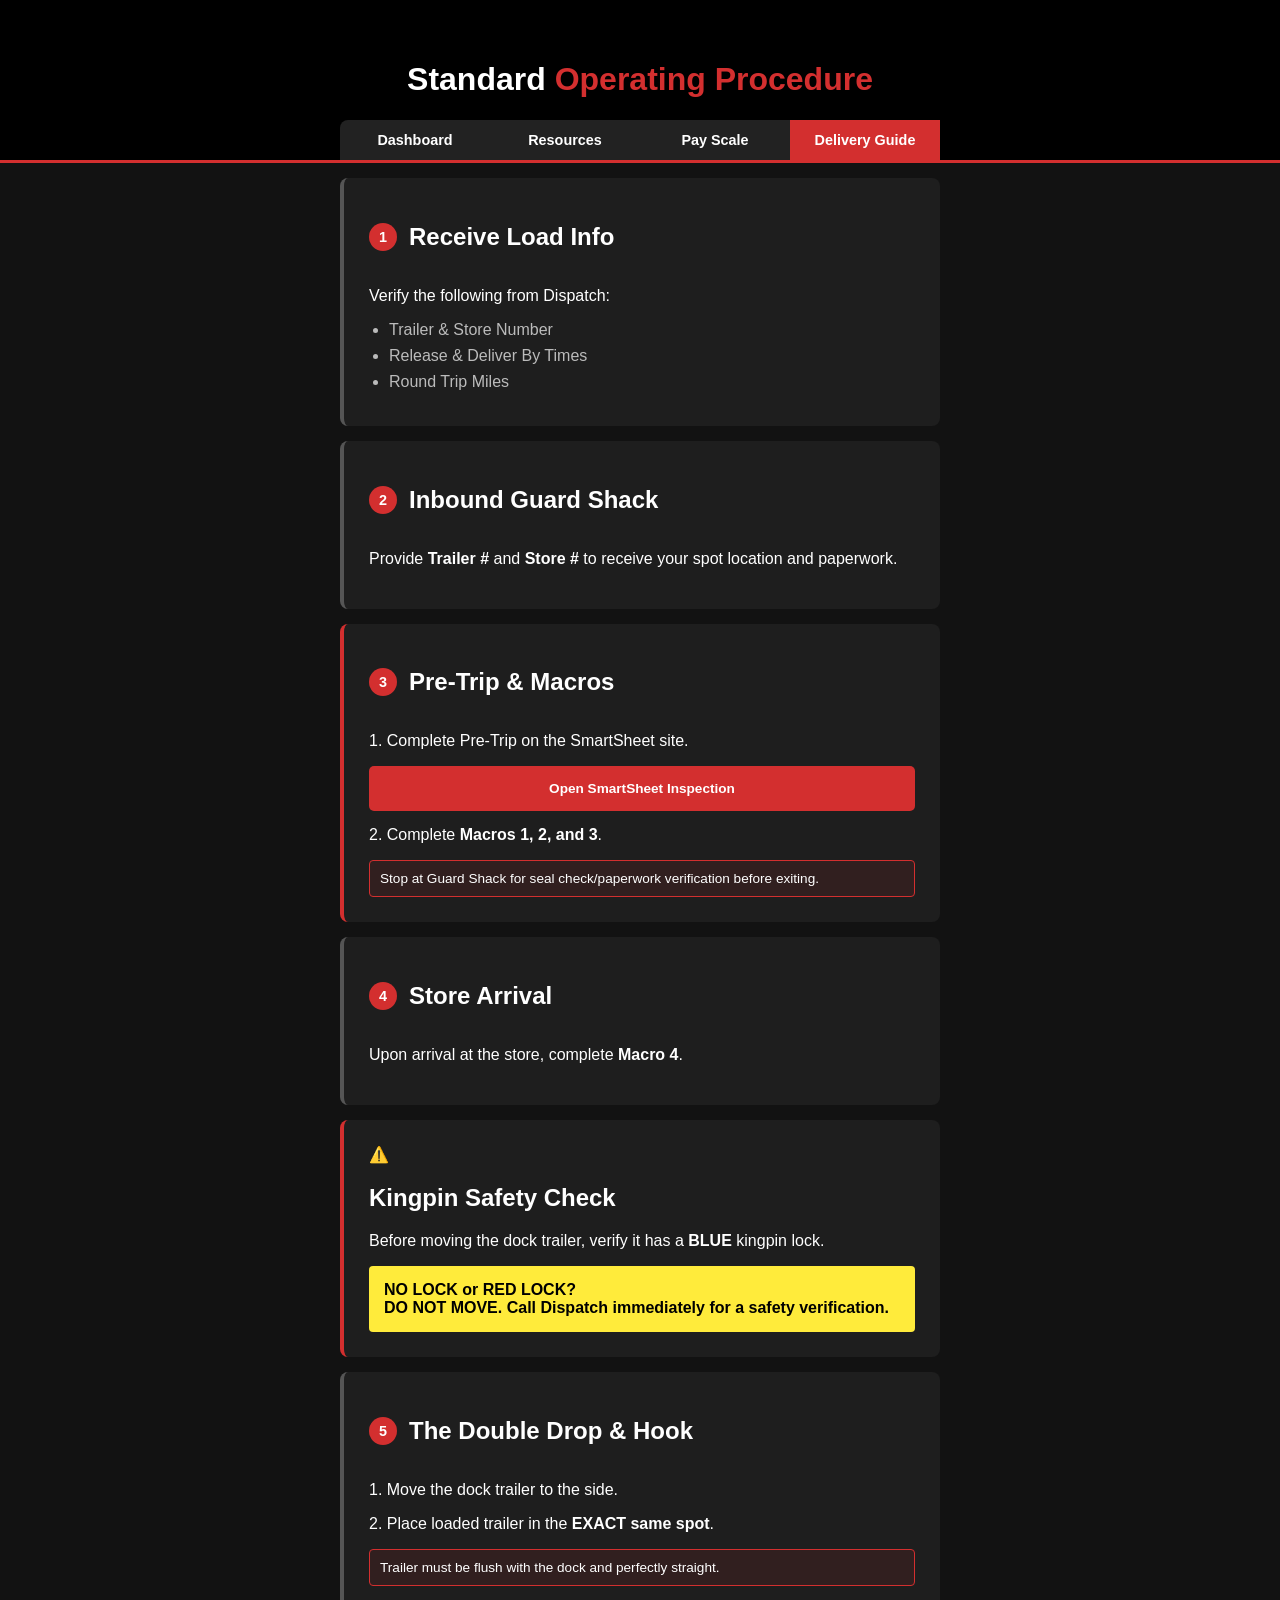
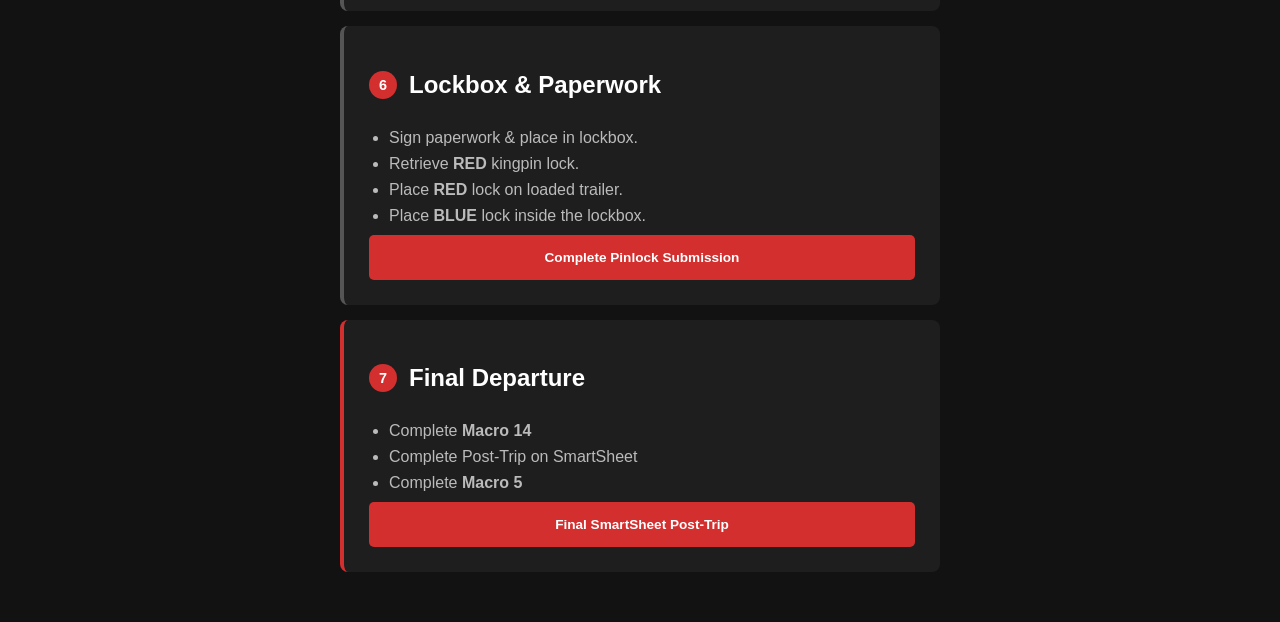
==== delivery-guide.html @ 61785b9e "added delivery guide page" ====
<!doctype html>
<html lang="en">
  <head>
    <meta charset="UTF-8" />
    <meta name="viewport" content="width=device-width, initial-scale=1.0" />
    <title>Delivery Guide | Target Madison</title>
    <link rel="stylesheet" href="styles.css" />
    <link rel="stylesheet" href="delivery-guide.css" />
  </head>
  <body>
    <header>
      <div class="header-content">
        <h1>Standard <span class="sub-brand">Operating Procedure</span></h1>
      </div>
      <nav class="main-nav">
        <a href="index.html" class="nav-item">Dashboard</a>
        <a href="resources.html" class="nav-item">Resources</a>
        <a href="targetMadisonPayScale.html" class="nav-item">Pay Scale</a>
        <a href="delivery-guide.html" class="nav-item active">Delivery Guide</a>
      </nav>
    </header>

    <main class="container">
      <!-- Step 1: Dispatch -->
      <section class="card step-card">
        <div class="step-header">
          <span class="step-num">1</span>
          <h2>Receive Load Info</h2>
        </div>
        <p>Verify the following from Dispatch:</p>
        <ul class="check-list">
          <li>Trailer & Store Number</li>
          <li>Release & Deliver By Times</li>
          <li>Round Trip Miles</li>
        </ul>
      </section>

      <!-- Step 2: Guard Shack (Inbound) -->
      <section class="card step-card">
        <div class="step-header">
          <span class="step-num">2</span>
          <h2>Inbound Guard Shack</h2>
        </div>
        <p>
          Provide <strong>Trailer #</strong> and <strong>Store #</strong> to
          receive your spot location and paperwork.
        </p>
      </section>

      <!-- Step 3: Inspections -->
      <section class="card step-card highlight-step">
        <div class="step-header">
          <span class="step-num">3</span>
          <h2>Pre-Trip & Macros</h2>
        </div>
        <p>1. Complete Pre-Trip on the SmartSheet site.</p>
        <a
          href="https://app.smartsheet.com/b/form/f10eee7610c347f5bd076bdf74858b39"
          class="btn-link primary"
          target="_blank"
          >Open SmartSheet Inspection</a
        >
        <p style="margin-top: 15px">
          2. Complete <strong>Macros 1, 2, and 3</strong>.
        </p>
        <div class="alert-box">
          Stop at Guard Shack for seal check/paperwork verification before
          exiting.
        </div>
      </section>

      <!-- Step 4: Arrival -->
      <section class="card step-card">
        <div class="step-header">
          <span class="step-num">4</span>
          <h2>Store Arrival</h2>
        </div>
        <p>Upon arrival at the store, complete <strong>Macro 4</strong>.</p>
      </section>

      <!-- Step 5: Critical Safety Check -->
      <section class="card safety-card">
        <div class="card-header">
          <span class="icon">⚠️</span>
          <h2>Kingpin Safety Check</h2>
        </div>
        <p>
          Before moving the dock trailer, verify it has a
          <strong>BLUE</strong> kingpin lock.
        </p>
        <div class="warning-box">
          <strong>NO LOCK or RED LOCK?</strong><br />
          DO NOT MOVE. Call Dispatch immediately for a safety verification.
        </div>
      </section>

      <!-- Step 6: Drop & Hook -->
      <section class="card step-card">
        <div class="step-header">
          <span class="step-num">5</span>
          <h2>The Double Drop & Hook</h2>
        </div>
        <p>1. Move the dock trailer to the side.</p>
        <p>2. Place loaded trailer in the <strong>EXACT same spot</strong>.</p>
        <div class="alert-box">
          Trailer must be flush with the dock and perfectly straight.
        </div>
      </section>

      <!-- Step 7: Finalize -->
      <section class="card step-card">
        <div class="step-header">
          <span class="step-num">6</span>
          <h2>Lockbox & Paperwork</h2>
        </div>
        <ul class="check-list">
          <li>Sign paperwork & place in lockbox.</li>
          <li>Retrieve <strong>RED</strong> kingpin lock.</li>
          <li>Place <strong>RED</strong> lock on loaded trailer.</li>
          <li>Place <strong>BLUE</strong> lock inside the lockbox.</li>
        </ul>
        <a
          href="https://forms.office.com/pages/responsepage.aspx?id=baa1u59cKkiWmqQDBLa8jYGkXY_QjcpDrujCEN10fqJURVBIWTdNQVBaWUJBTFdSQTcyQ05BNzRNVCQlQCN0PWcu&origin=lprLink&route=shorturl"
          class="btn-link primary"
          target="_blank"
        >
          Complete Pinlock Submission</a
        >
      </section>

      <!-- Step 8: Completion -->
      <section class="card step-card highlight-step">
        <div class="step-header">
          <span class="step-num">7</span>
          <h2>Final Departure</h2>
        </div>
        <ul class="check-list">
          <li>Complete <strong>Macro 14</strong></li>
          <li>Complete Post-Trip on SmartSheet</li>
          <li>Complete <strong>Macro 5</strong></li>
        </ul>
        <a
          href="https://app.smartsheet.com/b/form/f10eee7610c347f5bd076bdf74858b39"
          class="btn-link primary"
          target="_blank"
          >Final SmartSheet Post-Trip</a
        >
      </section>
    </main>
  </body>
</html>
---- styles.css ----
:root {
  --primary-red: #d32f2f;
  --bg-dark: #121212;
  --card-bg: #1e1e1e;
  --text-white: #ffffff;
  --text-grey: #bbbbbb;
  --discord-blurple: #5865f2;
}
.container {
  padding: 15px;
  max-width: 600px; /* This prevents the site from getting too wide on PC */
  margin: 0 auto;  /* This centers the container on the screen */
}

body {
  font-family: -apple-system, sans-serif;
  background-color: var(--bg-dark);
  color: var(--text-white);
  margin: 0;
  padding-bottom: 20px;
}

header {
  background-color: #000;
  padding: 20px 0 0 0;
  text-align: center;
  border-bottom: 3px solid var(--primary-red);
  position: sticky;
  top: 0;
  z-index: 100;
}

.sub-brand {
  color: var(--primary-red);
}

.main-nav {
  display: flex;
  justify-content: space-around;
  background: #222;
  margin-top: 15px;
}

.nav-item {
  color: white;
  text-decoration: none;
  padding: 12px;
  font-size: 0.9rem;
  font-weight: bold;
  flex: 1;
}

.nav-item.active {
  background: var(--primary-red);
}

.container {
  padding: 15px;
}

.card {
  background: var(--card-bg);
  border-radius: 8px;
  padding: 15px;
  margin-bottom: 15px;
  border-left: 4px solid var(--primary-red);
}

.button-grid {
  display: grid;
  grid-template-columns: 1fr 1fr;
  gap: 10px;
}

.btn-link {
  display: block;
  padding: 15px 5px;
  text-align: center;
  text-decoration: none;
  color: white;
  border-radius: 5px;
  font-weight: bold;
  font-size: 0.85rem;
  background: #333;
}

.btn-link.primary {
  background: var(--primary-red);
  grid-column: span 2;
}

/* Secondary Button Styling (e.g., Pinlock) */
.btn-link.secondary {
  background-color: #444; /* Medium Grey */
  grid-column: span 2; /* Makes it full width like the others */
  border: 1px solid #555;
  transition: background-color 0.2s ease;
}

.btn-link.secondary:active {
  background-color: #555;
}
.btn-link.discord {
  background: var(--discord-blurple);
  grid-column: span 2;
}
.btn-link.emergency {
  border: 2px solid var(--primary-red);
  background: transparent;
}

.metrics {
  display: grid;
  grid-template-columns: 1fr 1fr;
  gap: 10px;
}
.metric-card {
  text-align: center;
}
.stat {
  font-size: 2rem;
  font-weight: bold;
  margin: 5px 0;
}
.status-warning .stat {
  color: #ff9800;
}

.data-list {
  list-style: none;
  padding: 0;
}
.data-list li {
  display: flex;
  justify-content: space-between;
  padding: 10px 0;
  border-bottom: 1px solid #333;
}

.doc-link {
  color: var(--primary-red);
  text-decoration: none;
  font-weight: bold;
  display: block;
  margin-top: 10px;
}
.doc-link:hover {
  text-decoration: underline;
}

.back-nav {
  text-align: center;
}
.btn-back {
  display: inline-block;
  color: var(--text-grey);
  text-decoration: none;
  font-weight: bold;
  text-transform: uppercase;
  font-size: 0.8rem;
  border: 1px solid #444;
  padding: 10px 20px;
  border-radius: 20px;
}

/* Container for the list of updates */
.update-list {
    display: flex;
    flex-direction: column;
    gap: 12px; /* Adds space between each update row */
    margin-top: 10px;
}

/* Individual update row */
.update-item {
    display: flex;
    align-items: center; /* Vertically centers the text */
    background: #2a2a2a; /* Slightly lighter than card bg to stand out */
    padding: 10px;
    border-radius: 6px;
    gap: 15px; /* Creates a clear gap between date and message */
}

/* Date Badge */
.update-date {
    background-color: var(--primary-red);
    color: white;
    font-size: 0.75rem;
    font-weight: bold;
    padding: 4px 8px;
    border-radius: 4px;
    min-width: 50px; /* Ensures all date badges are the same width */
    text-align: center;
    text-transform: uppercase;
}

/* Message Text */
.update-msg {
    font-size: 0.9rem;
    color: #eee;
    line-height: 1.3;
}

/* Media Query: Rules for screens wider than 768px (Tablets/PCs) */
@media (min-width: 768px) {
    header {
        padding: 40px 0 0 0; /* More space at the top on big screens */
    }

    .main-nav {
        max-width: 600px;
        margin: 15px auto 0 auto;
        border-radius: 8px 8px 0 0; /* Rounds the top corners of the nav */
    }

    .card {
        padding: 25px; /* More internal space for cards on desktop */
    }

    h1 {
        font-size: 2rem;
    }
}
---- delivery-guide.css ----
/* Step Card Styling */
.step-card {
  border-left: 4px solid #555; /* Neutral grey for steps */
}

.highlight-step {
  border-left: 4px solid var(--primary-red); /* Highlights steps with external links */
}

.step-header {
  display: flex;
  align-items: center;
  gap: 12px;
  margin-bottom: 10px;
}

.step-num {
  background: var(--primary-red);
  color: white;
  width: 28px;
  height: 28px;
  display: flex;
  align-items: center;
  justify-content: center;
  border-radius: 50%;
  font-weight: bold;
  font-size: 0.9rem;
}

/* Checklist Styling */
.check-list {
  padding-left: 20px;
  margin: 10px 0;
}

.check-list li {
  margin-bottom: 8px;
  color: var(--text-grey);
}

/* Alert/Warning Boxes */
.alert-box {
  background: rgba(211, 47, 47, 0.1);
  border: 1px solid var(--primary-red);
  padding: 10px;
  border-radius: 4px;
  font-size: 0.85rem;
  margin-top: 10px;
}

.warning-box {
  background: #ffeb3b;
  color: #000;
  padding: 15px;
  border-radius: 4px;
  font-weight: bold;
  margin-top: 10px;
}
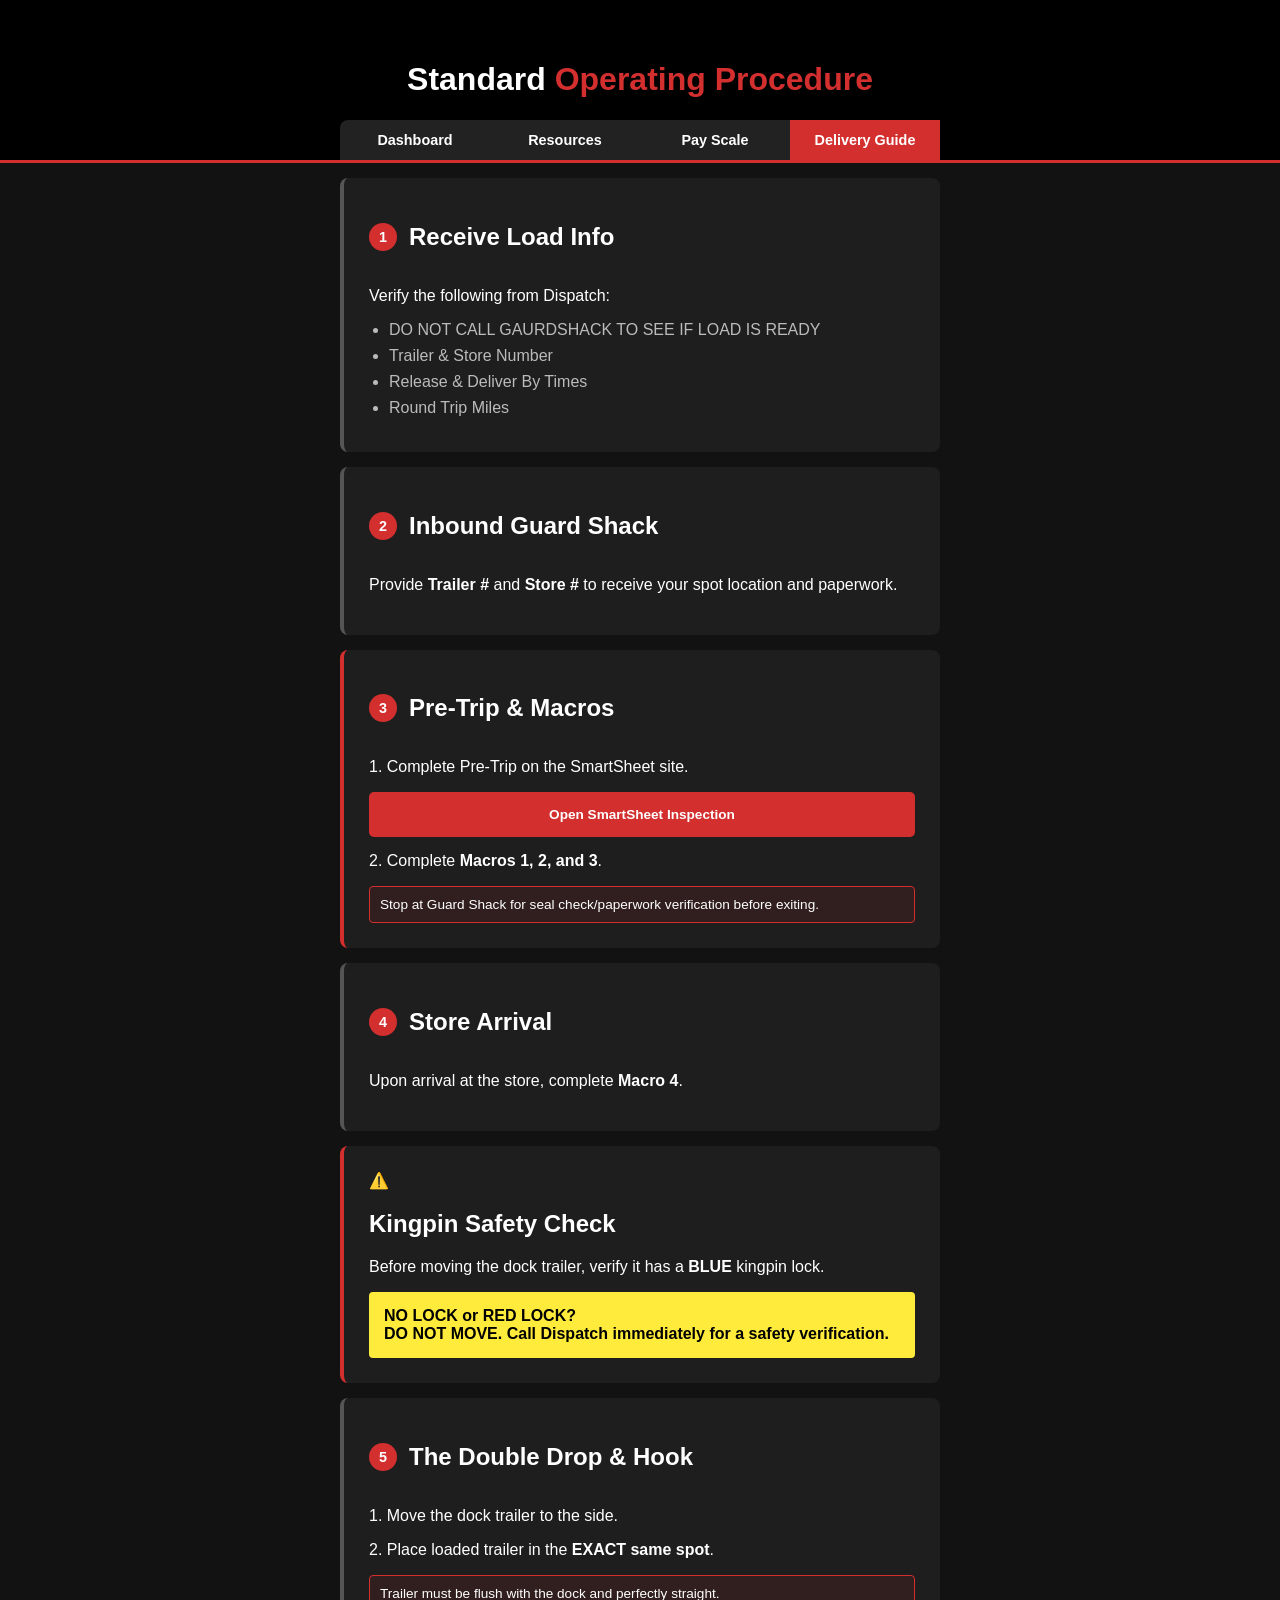
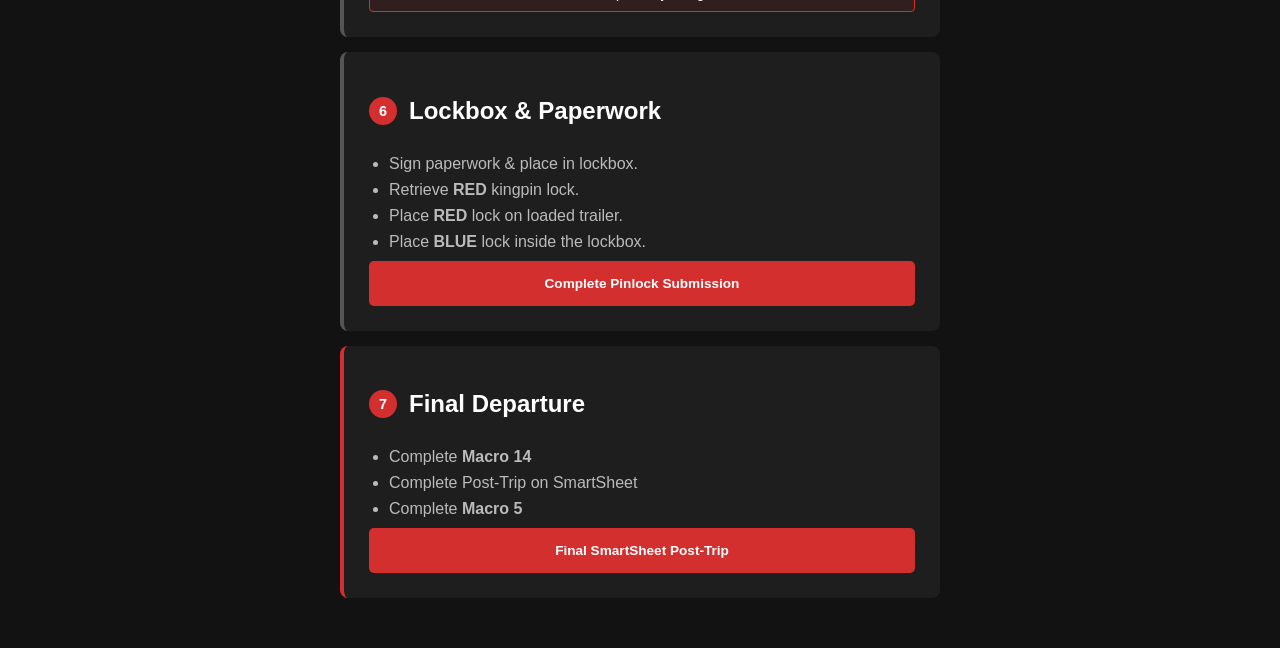
==== commit bd9381bc: "updated delivery guide" ====
--- a/delivery-guide.html
+++ b/delivery-guide.html
@@ -29,6 +29,7 @@
         </div>
         <p>Verify the following from Dispatch:</p>
         <ul class="check-list">
+          <li>DO NOT CALL GAURDSHACK TO SEE IF LOAD IS READY</li>
           <li>Trailer & Store Number</li>
           <li>Release & Deliver By Times</li>
           <li>Round Trip Miles</li>
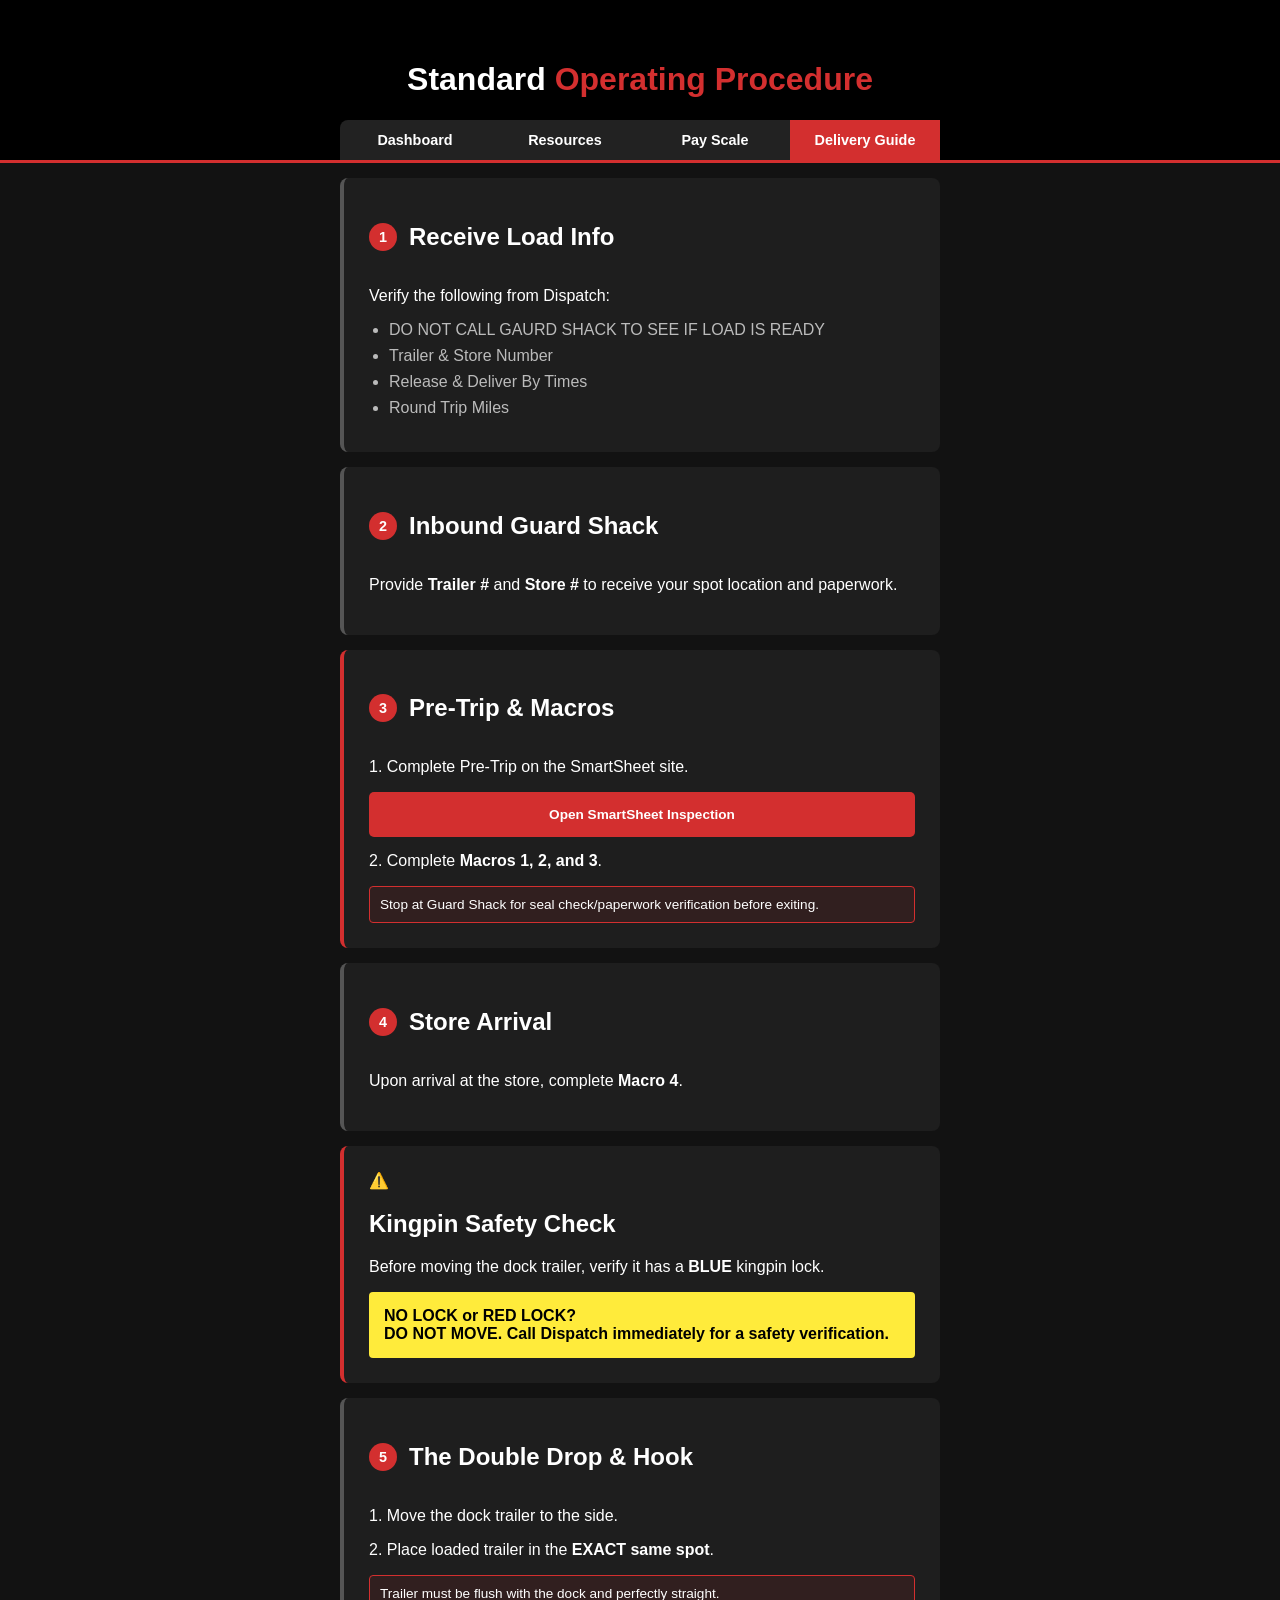
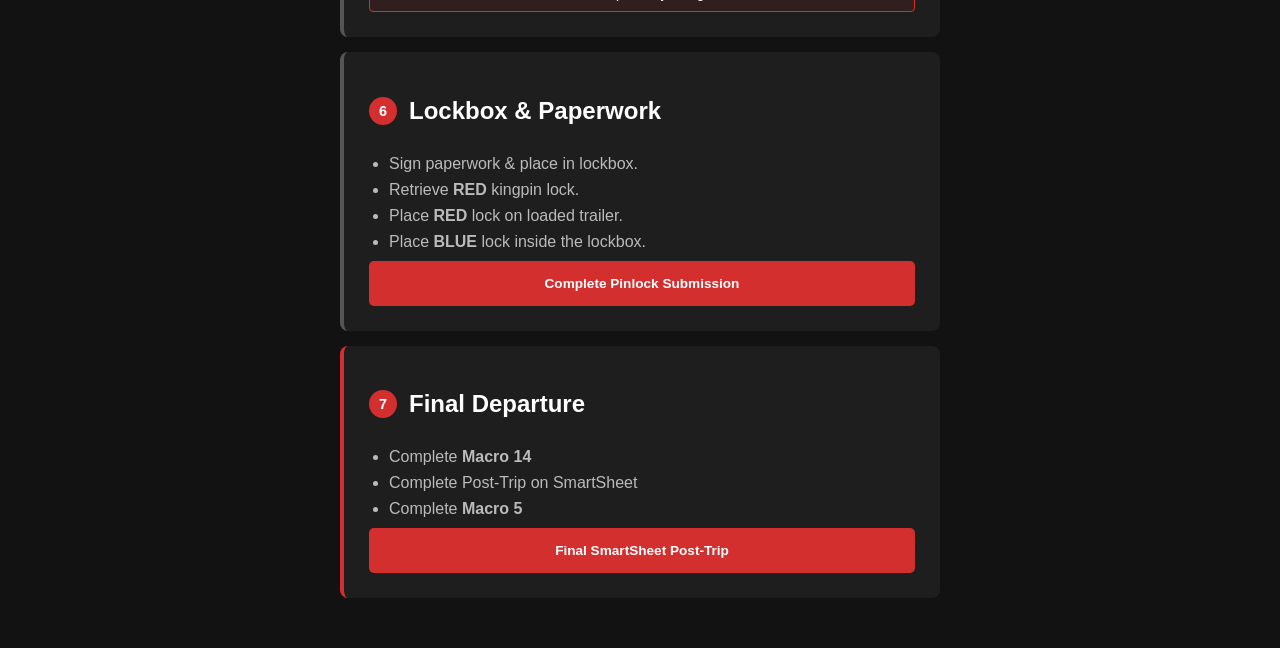
==== commit 622a1731: "major changes" ====
--- a/delivery-guide.html
+++ b/delivery-guide.html
@@ -29,7 +29,7 @@
         </div>
         <p>Verify the following from Dispatch:</p>
         <ul class="check-list">
-          <li>DO NOT CALL GAURDSHACK TO SEE IF LOAD IS READY</li>
+          <li>DO NOT CALL GAURD SHACK TO SEE IF LOAD IS READY</li>
           <li>Trailer & Store Number</li>
           <li>Release & Deliver By Times</li>
           <li>Round Trip Miles</li>
